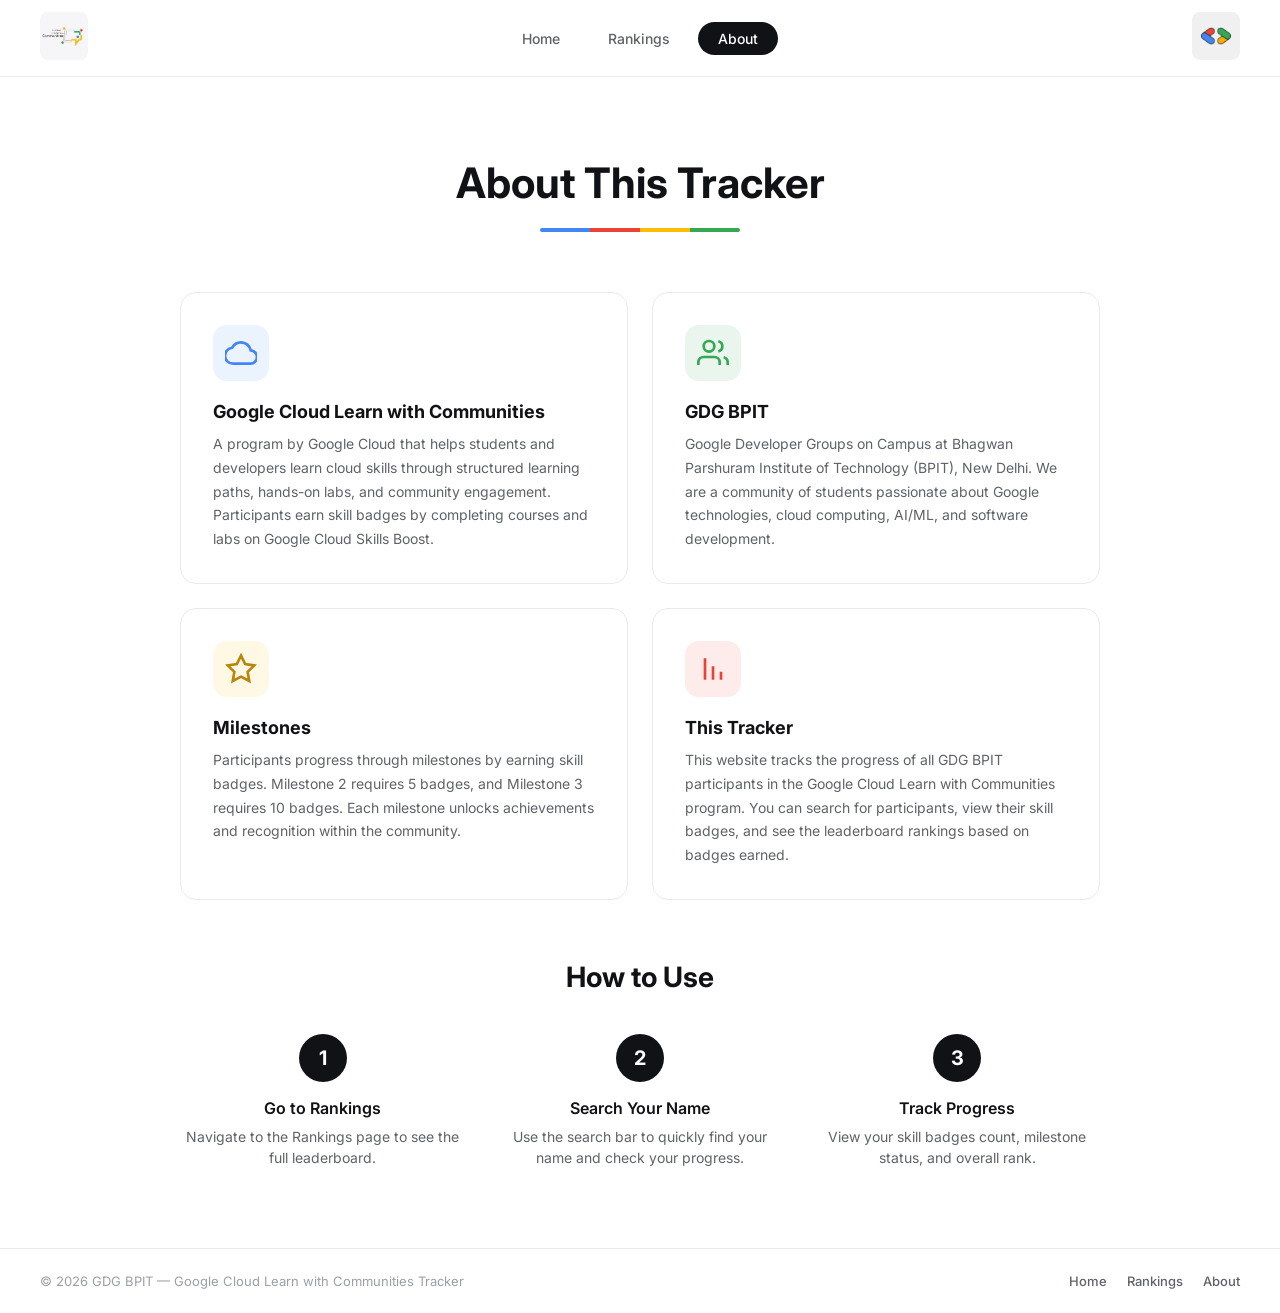
==== about.html @ 12234a7d "Initial commit" ====
<!DOCTYPE html>
<html lang="en">
<head>
    <meta charset="UTF-8">
    <meta name="viewport" content="width=device-width, initial-scale=1.0">
    <title>About — GDG BPIT Cloud Tracker</title>
    <link rel="stylesheet" href="style.css">
    <link href="https://fonts.googleapis.com/css2?family=Google+Sans:wght@400;500;700&family=Inter:wght@300;400;500;600;700&display=swap" rel="stylesheet">
</head>
<body>
    <!-- Navigation -->
    <nav class="navbar">
        <div class="nav-left">
            <img src="assets/lwc-logo.jpg" alt="Learn with Communities" class="nav-logo">
        </div>
        <div class="nav-center">
            <a href="index.html" class="nav-link">Home</a>
            <a href="ranking.html" class="nav-link">Rankings</a>
            <a href="about.html" class="nav-link active">About</a>
        </div>
        <div class="nav-right">
            <img src="assets/gdg-logo.png" alt="GDG" class="nav-logo">
        </div>
    </nav>

    <!-- About Hero -->
    <section class="about-hero">
        <h1>About This Tracker</h1>
        <div class="google-colors-bar" style="margin: 0 auto;">
            <div class="color-segment blue-seg"></div>
            <div class="color-segment red-seg"></div>
            <div class="color-segment yellow-seg"></div>
            <div class="color-segment green-seg"></div>
        </div>
    </section>

    <!-- About Content -->
    <section class="about-content">
        <div class="about-grid">
            <div class="about-card">
                <div class="about-card-icon blue">
                    <svg viewBox="0 0 24 24" fill="none" stroke="currentColor" stroke-width="2" width="32" height="32">
                        <path d="M19.35 10.04A7.49 7.49 0 0012 4C9.11 4 6.6 5.64 5.35 8.04A5.994 5.994 0 000 14c0 3.31 2.69 6 6 6h13c2.76 0 5-2.24 5-5 0-2.64-2.05-4.78-4.65-4.96z"/>
                    </svg>
                </div>
                <h3>Google Cloud Learn with Communities</h3>
                <p>A program by Google Cloud that helps students and developers learn cloud skills through structured learning paths, hands-on labs, and community engagement. Participants earn skill badges by completing courses and labs on Google Cloud Skills Boost.</p>
            </div>

            <div class="about-card">
                <div class="about-card-icon green">
                    <svg viewBox="0 0 24 24" fill="none" stroke="currentColor" stroke-width="2" width="32" height="32">
                        <path d="M17 21v-2a4 4 0 00-4-4H5a4 4 0 00-4 4v2"/>
                        <circle cx="9" cy="7" r="4"/>
                        <path d="M23 21v-2a4 4 0 00-3-3.87M16 3.13a4 4 0 010 7.75"/>
                    </svg>
                </div>
                <h3>GDG BPIT</h3>
                <p>Google Developer Groups on Campus at Bhagwan Parshuram Institute of Technology (BPIT), New Delhi. We are a community of students passionate about Google technologies, cloud computing, AI/ML, and software development.</p>
            </div>

            <div class="about-card">
                <div class="about-card-icon yellow">
                    <svg viewBox="0 0 24 24" fill="none" stroke="currentColor" stroke-width="2" width="32" height="32">
                        <polygon points="12 2 15.09 8.26 22 9.27 17 14.14 18.18 21.02 12 17.77 5.82 21.02 7 14.14 2 9.27 8.91 8.26 12 2"/>
                    </svg>
                </div>
                <h3>Milestones</h3>
                <p>Participants progress through milestones by earning skill badges. Milestone 2 requires 5 badges, and Milestone 3 requires 10 badges. Each milestone unlocks achievements and recognition within the community.</p>
            </div>

            <div class="about-card">
                <div class="about-card-icon red">
                    <svg viewBox="0 0 24 24" fill="none" stroke="currentColor" stroke-width="2" width="32" height="32">
                        <path d="M12 20V10M6 20V4M18 20v-6"/>
                    </svg>
                </div>
                <h3>This Tracker</h3>
                <p>This website tracks the progress of all GDG BPIT participants in the Google Cloud Learn with Communities program. You can search for participants, view their skill badges, and see the leaderboard rankings based on badges earned.</p>
            </div>
        </div>

        <!-- How to Use -->
        <div class="how-to-section">
            <h2>How to Use</h2>
            <div class="steps-grid">
                <div class="step">
                    <div class="step-number">1</div>
                    <h4>Go to Rankings</h4>
                    <p>Navigate to the Rankings page to see the full leaderboard.</p>
                </div>
                <div class="step">
                    <div class="step-number">2</div>
                    <h4>Search Your Name</h4>
                    <p>Use the search bar to quickly find your name and check your progress.</p>
                </div>
                <div class="step">
                    <div class="step-number">3</div>
                    <h4>Track Progress</h4>
                    <p>View your skill badges count, milestone status, and overall rank.</p>
                </div>
            </div>
        </div>
    </section>

    <!-- Footer -->
    <footer class="footer">
        <div class="footer-content">
            <p>© 2026 GDG BPIT — Google Cloud Learn with Communities Tracker</p>
            <div class="footer-links">
                <a href="index.html">Home</a>
                <a href="ranking.html">Rankings</a>
                <a href="about.html">About</a>
            </div>
        </div>
    </footer>
</body>
</html>
---- style.css ----
/* ========== BASE & RESET ========== */
* {
    margin: 0;
    padding: 0;
    box-sizing: border-box;
}

:root {
    --blue: #4285F4;
    --red: #EA4335;
    --yellow: #FBBC04;
    --green: #34A853;
    --vine: #58111A;
    --vine-dark: #38070F;
    --vine-light: #7E1C2B;
    --black: #111215;
    --black-soft: #1E1F25;
    --gray-100: #f8f9fa;
    --gray-200: #e8eaed;
    --gray-300: #dadce0;
    --gray-500: #9aa0a6;
    --gray-700: #5f6368;
    --white: #ffffff;
}

body {
    font-family: 'Inter', 'Google Sans', -apple-system, BlinkMacSystemFont, sans-serif;
    background: var(--white);
    color: var(--black);
    overflow-x: hidden;
    position: relative;
}

a {
    text-decoration: none;
    color: inherit;
}

/* ========== FLOATING CLOUDS ========== */
.floating-clouds {
    position: fixed;
    top: 0;
    left: 0;
    width: 100%;
    height: 100%;
    pointer-events: none;
    z-index: 0;
}

.cloud {
    position: absolute;
    animation: floatCloud 20s ease-in-out infinite;
}

.cloud-1 {
    width: 400px;
    top: 5%;
    right: -50px;
    animation-delay: 0s;
}

.cloud-2 {
    width: 300px;
    top: 40%;
    left: -40px;
    animation-delay: -7s;
}

.cloud-3 {
    width: 350px;
    bottom: 10%;
    right: 10%;
    animation-delay: -14s;
}

@keyframes floatCloud {
    0%, 100% { transform: translateY(0) translateX(0); }
    25% { transform: translateY(-20px) translateX(10px); }
    50% { transform: translateY(-10px) translateX(-15px); }
    75% { transform: translateY(-25px) translateX(5px); }
}

/* ========== TECH GRAPHICS ========== */
.tech-graphics {
    position: fixed;
    top: 0;
    left: 0;
    width: 100%;
    height: 100%;
    pointer-events: none;
    z-index: 0;
}

.code-bracket {
    position: absolute;
    font-family: 'Courier New', monospace;
    font-weight: 700;
    opacity: 0.04;
    animation: floatElement 15s ease-in-out infinite;
}

.bracket-1 {
    font-size: 80px;
    top: 15%;
    left: 5%;
    color: var(--blue);
    animation-delay: -2s;
}

.bracket-2 {
    font-size: 60px;
    top: 60%;
    right: 8%;
    color: var(--green);
    animation-delay: -5s;
}

.bracket-3 {
    font-size: 50px;
    bottom: 20%;
    left: 15%;
    color: var(--yellow);
    animation-delay: -8s;
}

.terminal-icon, .cloud-icon, .gear-icon {
    position: absolute;
    opacity: 0.06;
    animation: floatElement 18s ease-in-out infinite;
}

.terminal-1 {
    width: 60px;
    height: 60px;
    top: 25%;
    right: 15%;
    color: var(--vine);
    animation-delay: -3s;
}

.cloud-graphic-1 {
    width: 70px;
    height: 70px;
    top: 50%;
    left: 8%;
    color: var(--blue);
    animation-delay: -6s;
}

.gear-1 {
    width: 50px;
    height: 50px;
    bottom: 30%;
    right: 20%;
    color: var(--red);
    animation-delay: -10s;
}

.dots-pattern {
    position: absolute;
    width: 100px;
    height: 100px;
    background-image: radial-gradient(circle, var(--gray-300) 1.5px, transparent 1.5px);
    background-size: 15px 15px;
    opacity: 0.3;
}

.dots-1 {
    top: 10%;
    right: 5%;
}

.dots-2 {
    bottom: 15%;
    left: 3%;
}

@keyframes floatElement {
    0%, 100% { transform: translateY(0) rotate(0deg); }
    33% { transform: translateY(-15px) rotate(3deg); }
    66% { transform: translateY(10px) rotate(-2deg); }
}

/* ========== NAVBAR ========== */
.navbar {
    position: sticky;
    top: 0;
    z-index: 100;
    display: flex;
    align-items: center;
    justify-content: space-between;
    padding: 12px 40px;
    background: rgba(255, 255, 255, 0.92);
    backdrop-filter: blur(20px);
    -webkit-backdrop-filter: blur(20px);
    border-bottom: 1px solid var(--gray-200);
}

.nav-logo {
    height: 48px;
    width: auto;
    object-fit: contain;
    border-radius: 8px;
}

.nav-center {
    display: flex;
    gap: 8px;
}

.nav-link {
    padding: 8px 20px;
    border-radius: 24px;
    font-weight: 500;
    font-size: 14px;
    color: var(--gray-700);
    transition: all 0.2s ease;
}

.nav-link:hover {
    background: var(--gray-100);
    color: var(--black);
}

.nav-link.active {
    background: var(--black);
    color: var(--white);
}

/* ========== HERO ========== */
.hero {
    position: relative;
    z-index: 1;
    display: flex;
    align-items: center;
    justify-content: space-between;
    gap: 50px;
    max-width: 1200px;
    margin: 0 auto;
    padding: 40px 40px 30px;
    min-height: calc(100vh - 73px);
}

.hero-content {
    flex: 1;
    max-width: 560px;
}

.hero-badge {
    display: inline-flex;
    align-items: center;
    gap: 8px;
    padding: 7px 18px;
    background: linear-gradient(135deg, rgba(88,17,26,0.06), rgba(17,18,21,0.04));
    border: 1px solid rgba(88,17,26,0.22);
    border-radius: 100px;
    font-size: 13px;
    font-weight: 600;
    color: var(--vine);
    margin-bottom: 20px;
}

.badge-dot {
    width: 7px;
    height: 7px;
    background: var(--vine);
    border-radius: 50%;
    animation: pulse 2s ease-in-out infinite;
}

@keyframes pulse {
    0%, 100% { opacity: 1; transform: scale(1); }
    50% { opacity: 0.5; transform: scale(1.3); }
}

.hero-title {
    font-size: 46px;
    font-weight: 700;
    line-height: 1.15;
    letter-spacing: -1.5px;
    color: var(--black);
    margin-bottom: 14px;
}

.google-text {
    font-weight: 700;
}

.g-blue { color: var(--blue); }
.g-red { color: var(--red); }
.g-yellow { color: var(--yellow); }
.g-green { color: var(--green); }

.highlight {
    background: linear-gradient(135deg, var(--vine) 0%, var(--black) 100%);
    -webkit-background-clip: text;
    -webkit-text-fill-color: transparent;
    background-clip: text;
}

.hero-subtitle {
    font-size: 15px;
    line-height: 1.6;
    color: var(--gray-700);
    margin-bottom: 22px;
}

.hero-actions {
    display: flex;
    gap: 12px;
}

.btn {
    display: inline-flex;
    align-items: center;
    gap: 8px;
    padding: 12px 28px;
    border-radius: 100px;
    font-weight: 600;
    font-size: 15px;
    transition: all 0.22s ease;
    cursor: pointer;
    border: none;
}

.btn-primary {
    background: var(--black);
    color: var(--white);
    border: 1.5px solid var(--black);
    box-shadow: 0 4px 18px rgba(17,18,21,0.22);
}

.btn-primary:hover {
    background: var(--vine);
    border-color: var(--vine);
    transform: translateY(-2px);
    box-shadow: 0 8px 24px rgba(88,17,26,0.3);
}

.btn-secondary {
    background: var(--white);
    color: var(--black);
    border: 1.5px solid var(--gray-300);
}

.btn-secondary:hover {
    border-color: var(--vine);
    color: var(--vine);
    transform: translateY(-2px);
}

.hero-highlights {
    display: flex;
    align-items: center;
    gap: 16px;
    margin-top: 18px;
    flex-wrap: wrap;
}

.highlight-item {
    display: inline-flex;
    align-items: center;
    gap: 6px;
    font-size: 13px;
    font-weight: 500;
    color: var(--gray-700);
}

.highlight-dot {
    width: 6px;
    height: 6px;
    border-radius: 50%;
    background: var(--vine);
}

/* ========== STATS & RESOURCES VISUAL ========== */
.hero-visual {
    flex: 1;
    max-width: 520px;
    display: flex;
    flex-direction: column;
    gap: 16px;
}

.stats-card-grid {
    display: grid;
    grid-template-columns: 1fr 1fr;
    gap: 14px;
}

.stat-card {
    background: var(--white);
    border: 1.5px solid var(--gray-200);
    border-radius: 16px;
    padding: 18px 20px;
    transition: all 0.28s ease;
}

.stat-card:hover {
    transform: translateY(-3px);
    box-shadow: 0 10px 30px rgba(88,17,26,0.08);
    border-color: rgba(88,17,26,0.25);
}

.stat-icon {
    width: 36px;
    height: 36px;
    border-radius: 10px;
    display: flex;
    align-items: center;
    justify-content: center;
    margin-bottom: 10px;
}

.stat-icon svg {
    width: 18px;
    height: 18px;
}

.stat-icon.blue { background: rgba(66,133,244,0.1); color: var(--blue); }
.stat-icon.green { background: rgba(52,168,83,0.1); color: var(--green); }
.stat-icon.yellow { background: rgba(251,188,4,0.1); color: var(--yellow); }
.stat-icon.red { background: rgba(234,67,53,0.1); color: var(--red); }

.stat-icon.blue svg { stroke: var(--blue); }
.stat-icon.green svg { stroke: var(--green); }
.stat-icon.yellow svg { stroke: var(--yellow); }
.stat-icon.red svg { stroke: var(--red); }

.stat-number {
    font-size: 32px;
    font-weight: 700;
    color: var(--black);
    margin-bottom: 2px;
}

.stat-label {
    font-size: 12px;
    color: var(--gray-500);
    font-weight: 500;
}

/* ========== HERO PROMINENT RESOURCE CARDS ========== */
.hero-resource-cards {
    display: grid;
    grid-template-columns: 1fr 1fr;
    gap: 14px;
}

.res-card-big {
    display: flex;
    align-items: flex-start;
    gap: 12px;
    padding: 16px;
    background: var(--white);
    border: 1.5px solid var(--gray-200);
    border-radius: 16px;
    text-decoration: none;
    transition: all 0.26s cubic-bezier(0.4, 0, 0.2, 1);
    position: relative;
    overflow: hidden;
    box-shadow: 0 2px 8px rgba(0,0,0,0.03);
}

.res-card-big:hover {
    transform: translateY(-3px);
    box-shadow: 0 12px 30px rgba(88, 17, 26, 0.12);
}

.res-card-syllabus {
    border-left: 4px solid var(--vine);
}

.res-card-syllabus:hover {
    border-color: var(--vine);
}

.res-card-credits {
    border-left: 4px solid var(--black);
}

.res-card-credits:hover {
    border-color: var(--black);
}

.res-card-icon-box {
    width: 44px;
    height: 44px;
    border-radius: 12px;
    display: flex;
    align-items: center;
    justify-content: center;
    flex-shrink: 0;
    transition: transform 0.2s ease;
}

.res-card-big:hover .res-card-icon-box {
    transform: scale(1.08);
}

.icon-sheets {
    background: rgba(88, 17, 26, 0.08);
    color: var(--vine);
}

.icon-sheets svg {
    stroke: var(--vine);
}

.icon-youtube {
    background: rgba(234, 67, 53, 0.1);
    color: #EA4335;
}

.icon-youtube svg {
    stroke: #EA4335;
}

.res-card-body {
    flex: 1;
    min-width: 0;
}

.res-card-header {
    display: flex;
    align-items: center;
    justify-content: space-between;
    margin-bottom: 4px;
}

.res-tag {
    font-size: 10px;
    font-weight: 700;
    text-transform: uppercase;
    letter-spacing: 0.6px;
    padding: 2px 7px;
    border-radius: 4px;
}

.tag-vine {
    background: rgba(88, 17, 26, 0.09);
    color: var(--vine);
}

.tag-black {
    background: rgba(17, 18, 21, 0.08);
    color: var(--black);
}

.res-open-arrow {
    font-size: 14px;
    font-weight: 700;
    color: var(--gray-500);
    transition: all 0.2s ease;
}

.res-card-big:hover .res-open-arrow {
    color: var(--vine);
    transform: translate(2px, -2px);
}

.res-card-title {
    font-size: 14px;
    font-weight: 700;
    color: var(--black);
    margin: 0 0 2px 0;
    line-height: 1.3;
}

.res-card-desc {
    font-size: 11.5px;
    color: var(--gray-700);
    margin: 0;
    line-height: 1.4;
}

/* ========== GDG SECTION ========== */
.gdg-section {
    position: relative;
    z-index: 1;
    padding: 80px 40px;
    text-align: center;
    background: linear-gradient(180deg, var(--gray-100) 0%, var(--white) 100%);
}

.gdg-big-logo {
    width: 120px;
    height: 120px;
    object-fit: contain;
    margin-bottom: 24px;
    border-radius: 20px;
}

.gdg-title {
    font-size: 42px;
    font-weight: 700;
    color: var(--black);
    margin-bottom: 12px;
}

.gdg-description {
    font-size: 17px;
    color: var(--gray-700);
    max-width: 500px;
    margin: 0 auto 32px;
}

.google-colors-bar {
    display: flex;
    width: 200px;
    height: 4px;
    border-radius: 2px;
    overflow: hidden;
    margin: 0 auto;
}

.color-segment {
    flex: 1;
}

.blue-seg { background: var(--blue); }
.red-seg { background: var(--red); }
.yellow-seg { background: var(--yellow); }
.green-seg { background: var(--green); }

/* ========== RANKING PAGE ========== */
.ranking-section {
    position: relative;
    z-index: 1;
    max-width: 1000px;
    margin: 0 auto;
    padding: 60px 40px;
}

.ranking-header {
    text-align: center;
    margin-bottom: 40px;
}

.ranking-header h1 {
    font-size: 36px;
    font-weight: 700;
    color: var(--black);
    margin-bottom: 8px;
}

.ranking-header p {
    color: var(--gray-700);
    font-size: 15px;
    margin-bottom: 20px;
}

/* ========== SEARCH ========== */
.search-container {
    margin-bottom: 40px;
}

.search-box {
    display: flex;
    align-items: center;
    gap: 12px;
    max-width: 500px;
    margin: 0 auto;
    padding: 12px 20px;
    background: var(--gray-100);
    border: 2px solid var(--gray-200);
    border-radius: 100px;
    transition: all 0.2s ease;
}

.search-box:focus-within {
    border-color: var(--blue);
    background: var(--white);
    box-shadow: 0 4px 20px rgba(66,133,244,0.1);
}

.search-icon {
    color: var(--gray-500);
    flex-shrink: 0;
}

.search-box input {
    flex: 1;
    border: none;
    background: transparent;
    font-size: 15px;
    color: var(--black);
    outline: none;
    font-family: inherit;
}

.search-box input::placeholder {
    color: var(--gray-500);
}

.search-count {
    font-size: 13px;
    color: var(--gray-500);
    white-space: nowrap;
}

/* ========== PODIUM ========== */
.podium-section {
    margin-bottom: 50px;
}

.podium {
    display: flex;
    align-items: flex-end;
    justify-content: center;
    gap: 20px;
}

.podium-item {
    display: flex;
    flex-direction: column;
    align-items: center;
    text-align: center;
}

.podium-crown {
    font-size: 28px;
    margin-bottom: 8px;
    animation: bounce 2s ease-in-out infinite;
}

@keyframes bounce {
    0%, 100% { transform: translateY(0); }
    50% { transform: translateY(-6px); }
}

.podium-avatar {
    width: 60px;
    height: 60px;
    border-radius: 50%;
    display: flex;
    align-items: center;
    justify-content: center;
    font-size: 22px;
    font-weight: 700;
    color: white;
    margin-bottom: 10px;
}

.podium-avatar.gold { background: linear-gradient(135deg, #FFD700, #FFA500); }
.podium-avatar.silver { background: linear-gradient(135deg, #C0C0C0, #A0A0A0); }
.podium-avatar.bronze { background: linear-gradient(135deg, #CD7F32, #A0522D); }

.podium-name {
    font-weight: 600;
    font-size: 14px;
    color: var(--black);
    margin-bottom: 4px;
    max-width: 120px;
    overflow: hidden;
    text-overflow: ellipsis;
    white-space: nowrap;
}

.podium-badges {
    font-size: 13px;
    color: var(--gray-700);
    margin-bottom: 10px;
}

.podium-bar {
    width: 100px;
    border-radius: 8px 8px 0 0;
}

.bar-1 {
    height: 120px;
    background: linear-gradient(to top, #FFD700, #FFA500);
}

.bar-2 {
    height: 90px;
    background: linear-gradient(to top, #C0C0C0, #D8D8D8);
}

.bar-3 {
    height: 70px;
    background: linear-gradient(to top, #CD7F32, #D4956B);
}

/* ========== TABLE ========== */
.table-container {
    overflow-x: auto;
    border-radius: 16px;
    border: 1px solid var(--gray-200);
}

.ranking-table {
    width: 100%;
    border-collapse: collapse;
}

.ranking-table thead {
    background: var(--gray-100);
}

.ranking-table th {
    padding: 14px 20px;
    text-align: left;
    font-size: 12px;
    font-weight: 600;
    text-transform: uppercase;
    letter-spacing: 0.5px;
    color: var(--gray-700);
}

.ranking-table td {
    padding: 14px 20px;
    font-size: 14px;
    border-top: 1px solid var(--gray-200);
}

.ranking-table tbody tr {
    transition: background 0.15s ease;
}

.ranking-table tbody tr:hover {
    background: var(--gray-100);
}

.rank-cell {
    font-weight: 700;
    color: var(--gray-700);
    min-width: 50px;
}

.rank-medal {
    font-size: 20px;
}

.participant-name {
    font-weight: 600;
    color: var(--black);
}

.badge-count {
    display: inline-flex;
    align-items: center;
    gap: 6px;
    padding: 4px 12px;
    border-radius: 100px;
    font-weight: 600;
    font-size: 13px;
}

.badge-count.high {
    background: rgba(52,168,83,0.1);
    color: var(--green);
}

.badge-count.medium {
    background: rgba(66,133,244,0.1);
    color: var(--blue);
}

.badge-count.low {
    background: rgba(251,188,4,0.1);
    color: #B8860B;
}

.badge-count.zero {
    background: var(--gray-100);
    color: var(--gray-500);
}

.milestone-tag {
    display: inline-block;
    padding: 4px 10px;
    border-radius: 6px;
    font-size: 12px;
    font-weight: 600;
}

.milestone-3 {
    background: rgba(52,168,83,0.1);
    color: var(--green);
}

.milestone-2 {
    background: rgba(66,133,244,0.1);
    color: var(--blue);
}

.milestone-none {
    color: var(--gray-500);
    font-size: 12px;
}

.profile-link {
    color: var(--blue);
    font-size: 13px;
    font-weight: 500;
    display: inline-flex;
    align-items: center;
    gap: 4px;
}

.profile-link:hover {
    text-decoration: underline;
}

.no-results {
    text-align: center;
    padding: 60px 20px;
    color: var(--gray-500);
}

.no-results p {
    margin-top: 16px;
    font-size: 15px;
}

/* ========== ABOUT PAGE ========== */
.about-hero {
    position: relative;
    z-index: 1;
    text-align: center;
    padding: 80px 40px 40px;
}

.about-hero h1 {
    font-size: 42px;
    font-weight: 700;
    color: var(--black);
    margin-bottom: 20px;
}

.about-content {
    position: relative;
    z-index: 1;
    max-width: 1000px;
    margin: 0 auto;
    padding: 20px 40px 80px;
}

.about-grid {
    display: grid;
    grid-template-columns: 1fr 1fr;
    gap: 24px;
    margin-bottom: 60px;
}

.about-card {
    background: var(--white);
    border: 1px solid var(--gray-200);
    border-radius: 16px;
    padding: 32px;
    transition: all 0.3s ease;
}

.about-card:hover {
    transform: translateY(-4px);
    box-shadow: 0 12px 40px rgba(0,0,0,0.06);
    border-color: transparent;
}

.about-card-icon {
    width: 56px;
    height: 56px;
    border-radius: 14px;
    display: flex;
    align-items: center;
    justify-content: center;
    margin-bottom: 20px;
}

.about-card-icon.blue { background: rgba(66,133,244,0.1); color: var(--blue); }
.about-card-icon.green { background: rgba(52,168,83,0.1); color: var(--green); }
.about-card-icon.yellow { background: rgba(251,188,4,0.1); color: #B8860B; }
.about-card-icon.red { background: rgba(234,67,53,0.1); color: var(--red); }

.about-card-icon svg { stroke: currentColor; }

.about-card h3 {
    font-size: 18px;
    font-weight: 700;
    color: var(--black);
    margin-bottom: 10px;
}

.about-card p {
    font-size: 14px;
    line-height: 1.7;
    color: var(--gray-700);
}

.how-to-section {
    text-align: center;
}

.how-to-section h2 {
    font-size: 28px;
    font-weight: 700;
    color: var(--black);
    margin-bottom: 40px;
}

.steps-grid {
    display: grid;
    grid-template-columns: 1fr 1fr 1fr;
    gap: 32px;
}

.step {
    text-align: center;
}

.step-number {
    width: 48px;
    height: 48px;
    border-radius: 50%;
    background: var(--black);
    color: var(--white);
    display: flex;
    align-items: center;
    justify-content: center;
    font-size: 20px;
    font-weight: 700;
    margin: 0 auto 16px;
}

.step h4 {
    font-size: 16px;
    font-weight: 600;
    color: var(--black);
    margin-bottom: 8px;
}

.step p {
    font-size: 14px;
    color: var(--gray-700);
    line-height: 1.5;
}

/* ========== FOOTER ========== */
.footer {
    position: relative;
    z-index: 1;
    border-top: 1px solid var(--gray-200);
    padding: 24px 40px;
    background: var(--white);
}

.footer-content {
    max-width: 1200px;
    margin: 0 auto;
    display: flex;
    align-items: center;
    justify-content: space-between;
}

.footer-content p {
    font-size: 13px;
    color: var(--gray-500);
}

.footer-links {
    display: flex;
    gap: 20px;
}

.footer-links a {
    font-size: 13px;
    color: var(--gray-700);
    font-weight: 500;
}

.footer-links a:hover {
    color: var(--blue);
}

/* ========== BG CANVAS ========== */
.bg-canvas {
    position: fixed;
    top: 0;
    left: 0;
    width: 100%;
    height: 100%;
    pointer-events: none;
    z-index: 0;
}

/* ========== EXTRA TECH GRAPHICS ========== */
.bracket-4 {
    font-size: 70px;
    top: 75%;
    right: 12%;
    color: var(--red);
    animation-delay: -11s;
}

.bracket-5 {
    font-size: 55px;
    top: 35%;
    left: 25%;
    color: var(--vine);
    animation-delay: -4s;
}

.terminal-2 {
    width: 55px;
    height: 55px;
    bottom: 25%;
    left: 20%;
    color: var(--blue);
    animation-delay: -9s;
}

.cloud-graphic-2 {
    width: 60px;
    height: 60px;
    top: 18%;
    left: 30%;
    color: var(--green);
    animation-delay: -12s;
}

.gear-2 {
    width: 55px;
    height: 55px;
    top: 45%;
    right: 25%;
    color: var(--yellow);
    animation-delay: -7s;
}

.dots-3 {
    top: 55%;
    right: 15%;
    opacity: 0.2;
}

.hex-grid {
    position: absolute;
    width: 120px;
    height: 120px;
    opacity: 0.04;
    background-image: url("data:image/svg+xml,%3Csvg xmlns='http://www.w3.org/2000/svg' width='28' height='49' viewBox='0 0 28 49'%3E%3Cpath d='M13.99 9.25l13 7.5v15l-13 7.5L1 31.75v-15l12.99-7.5zM3 17.9v12.7l10.99 6.34 11-6.35V17.9l-11-6.34L3 17.9z' fill='%234285F4' fill-opacity='1'/%3E%3C/svg%3E");
}

.hex-1 {
    top: 8%;
    left: 60%;
}

.hex-2 {
    bottom: 20%;
    right: 5%;
}

/* ========== RESPONSIVE ========== */
@media (max-width: 768px) {
    .navbar {
        padding: 10px 16px;
    }

    .nav-logo {
        height: 36px;
    }

    .nav-link {
        padding: 6px 12px;
        font-size: 13px;
    }

    .hero {
        flex-direction: column;
        padding: 40px 20px;
        min-height: auto;
        gap: 40px;
    }

    .hero-title {
        font-size: 32px;
    }

    .hero-content {
        max-width: 100%;
        text-align: center;
    }

    .hero-actions {
        justify-content: center;
    }

    .hero-visual {
        max-width: 100%;
    }

    .stats-card-grid {
        grid-template-columns: 1fr 1fr;
    }

    .about-grid {
        grid-template-columns: 1fr;
    }

    .steps-grid {
        grid-template-columns: 1fr;
        gap: 24px;
    }

    .ranking-section {
        padding: 30px 16px;
    }

    .podium {
        gap: 10px;
    }

    .podium-bar {
        width: 70px;
    }

    .podium-name {
        font-size: 12px;
        max-width: 80px;
    }

    .footer-content {
        flex-direction: column;
        gap: 12px;
        text-align: center;
    }

    .ranking-table th,
    .ranking-table td {
        padding: 10px 12px;
        font-size: 13px;
    }

    .code-bracket, .terminal-icon, .cloud-icon, .gear-icon, .hex-grid {
        display: none;
    }

    .hero-highlights {
        justify-content: center;
    }

    .hero-resource-cards {
        grid-template-columns: 1fr;
    }
}
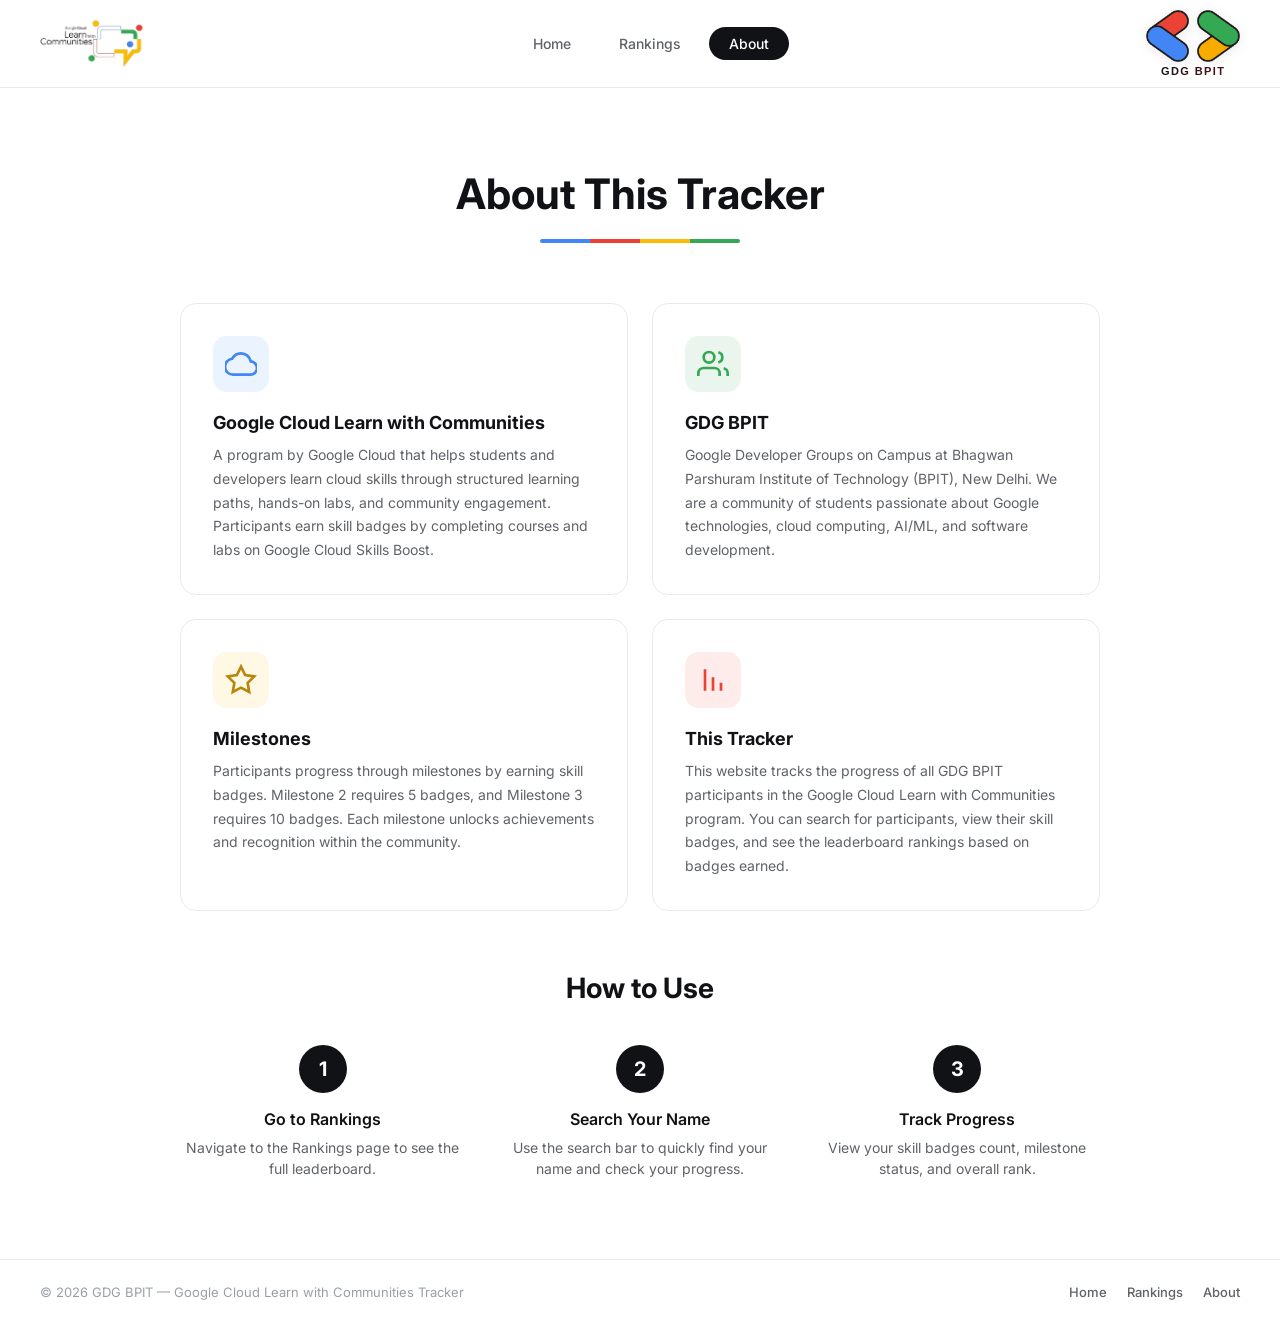
==== commit 5edc1936: "Update navbar with transparent GDG logo and GDG BPIT subtext" ====
--- a/about.html
+++ b/about.html
@@ -11,7 +11,7 @@
     <!-- Navigation -->
     <nav class="navbar">
         <div class="nav-left">
-            <img src="assets/lwc-logo.jpg" alt="Learn with Communities" class="nav-logo">
+            <img src="assets/lwc-logo-transparent.png" alt="Learn with Communities" class="nav-logo">
         </div>
         <div class="nav-center">
             <a href="index.html" class="nav-link">Home</a>
@@ -19,7 +19,10 @@
             <a href="about.html" class="nav-link active">About</a>
         </div>
         <div class="nav-right">
-            <img src="assets/gdg-logo.png" alt="GDG" class="nav-logo">
+            <div class="nav-brand-group">
+                <img src="assets/gdg-logo-transparent.png" alt="GDG Logo" class="nav-logo-gdg">
+                <span class="nav-gdg-text">GDG BPIT</span>
+            </div>
         </div>
     </nav>
 
--- a/style.css
+++ b/style.css
@@ -189,18 +189,63 @@
     display: flex;
     align-items: center;
     justify-content: space-between;
-    padding: 12px 40px;
-    background: rgba(255, 255, 255, 0.92);
+    padding: 10px 40px;
+    background: rgba(255, 255, 255, 0.94);
     backdrop-filter: blur(20px);
     -webkit-backdrop-filter: blur(20px);
-    border-bottom: 1px solid var(--gray-200);
+    border-bottom: 1.5px solid var(--gray-200);
+}
+
+.nav-left {
+    display: flex;
+    align-items: center;
+}
+
+.nav-right {
+    display: flex;
+    align-items: center;
+    justify-content: flex-end;
 }
 
 .nav-logo {
     height: 48px;
     width: auto;
     object-fit: contain;
-    border-radius: 8px;
+}
+
+.nav-brand-group {
+    display: inline-flex;
+    flex-direction: column;
+    align-items: center;
+    justify-content: center;
+    text-decoration: none;
+    cursor: default;
+}
+
+.nav-logo-gdg {
+    height: 52px;
+    width: auto;
+    object-fit: contain;
+    filter: drop-shadow(0 2px 6px rgba(0, 0, 0, 0.08));
+    transition: transform 0.22s ease, filter 0.22s ease;
+}
+
+.nav-logo-gdg:hover {
+    transform: scale(1.08);
+    filter: drop-shadow(0 4px 14px rgba(88, 17, 26, 0.2));
+}
+
+.nav-gdg-text {
+    font-size: 11px;
+    font-weight: 800;
+    letter-spacing: 1.4px;
+    text-transform: uppercase;
+    font-family: 'Google Sans', 'Product Sans', sans-serif;
+    margin-top: 3px;
+    background: linear-gradient(135deg, var(--black) 0%, var(--vine) 100%);
+    -webkit-background-clip: text;
+    -webkit-text-fill-color: transparent;
+    background-clip: text;
 }
 
 .nav-center {
@@ -1160,7 +1205,16 @@
     }
 
     .nav-logo {
-        height: 36px;
+        height: 38px;
+    }
+
+    .nav-logo-gdg {
+        height: 40px;
+    }
+
+    .nav-gdg-text {
+        font-size: 9px;
+        letter-spacing: 0.8px;
     }
 
     .nav-link {
